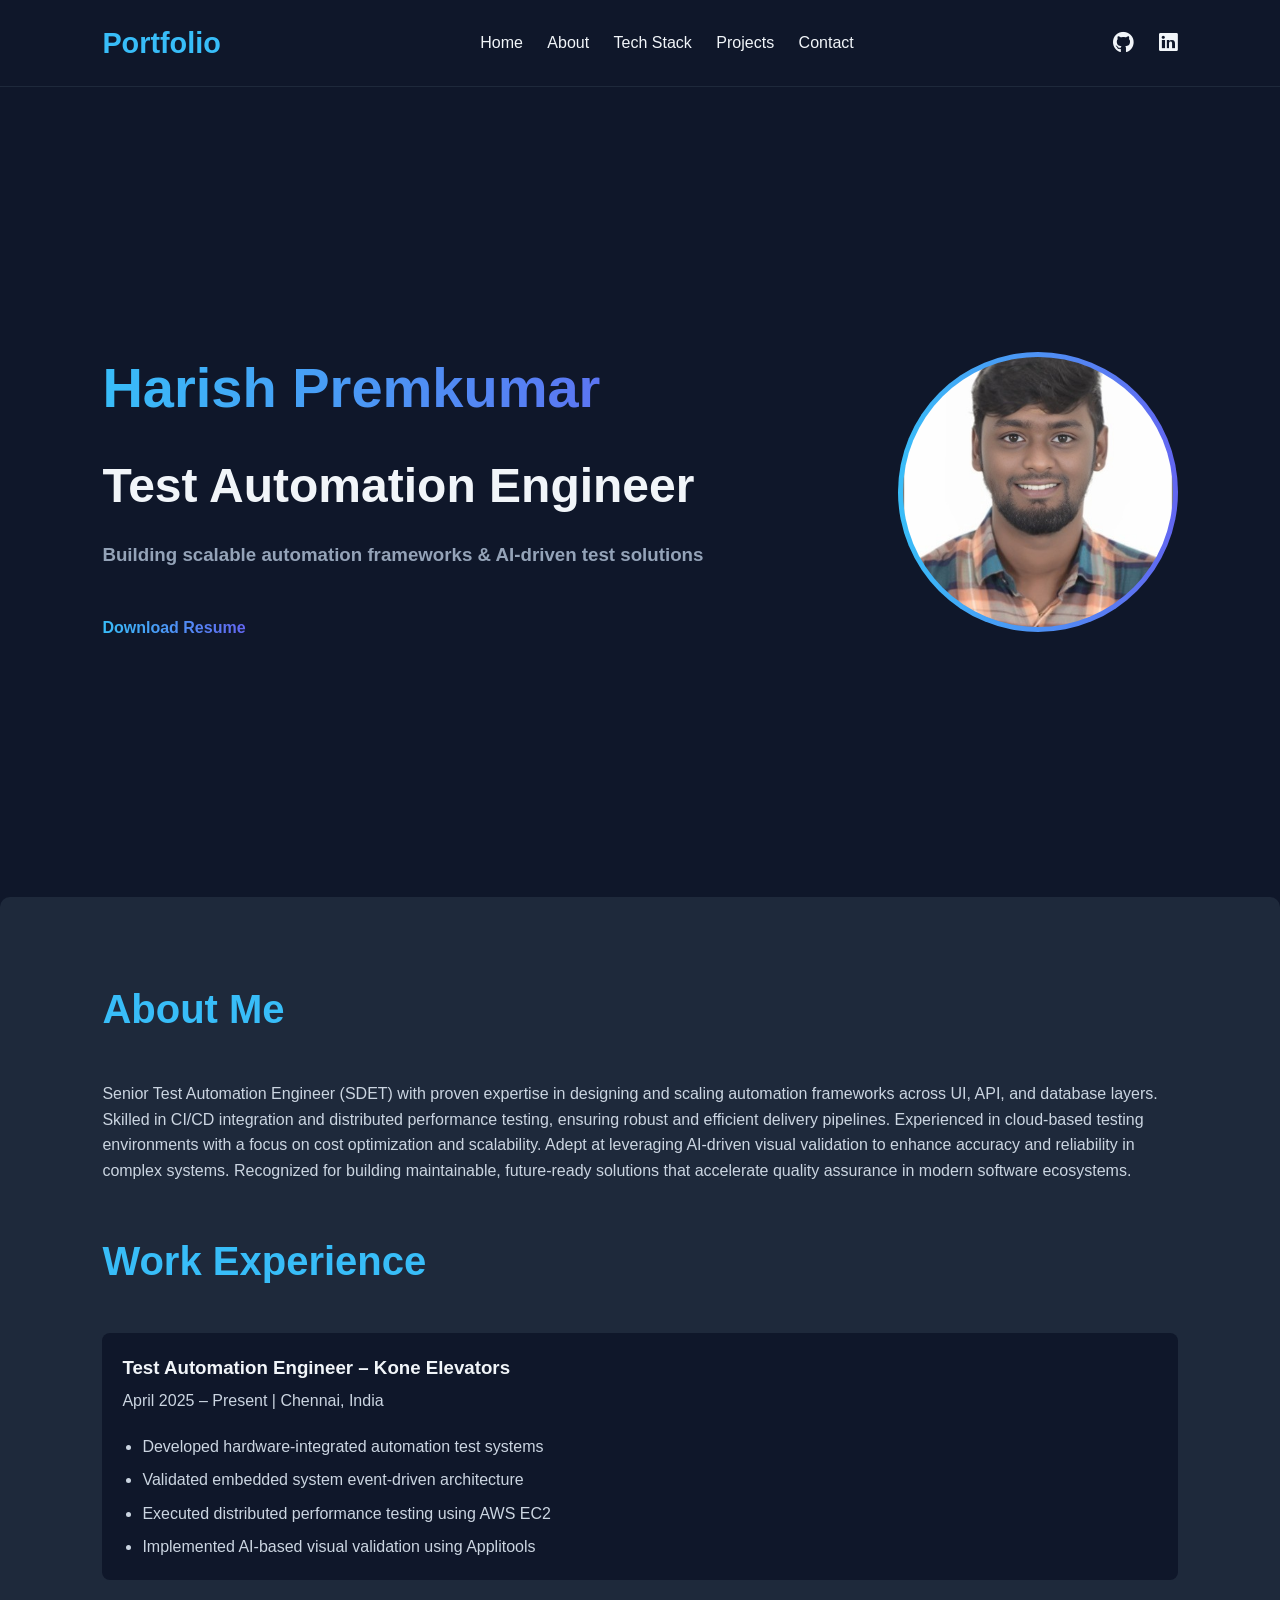
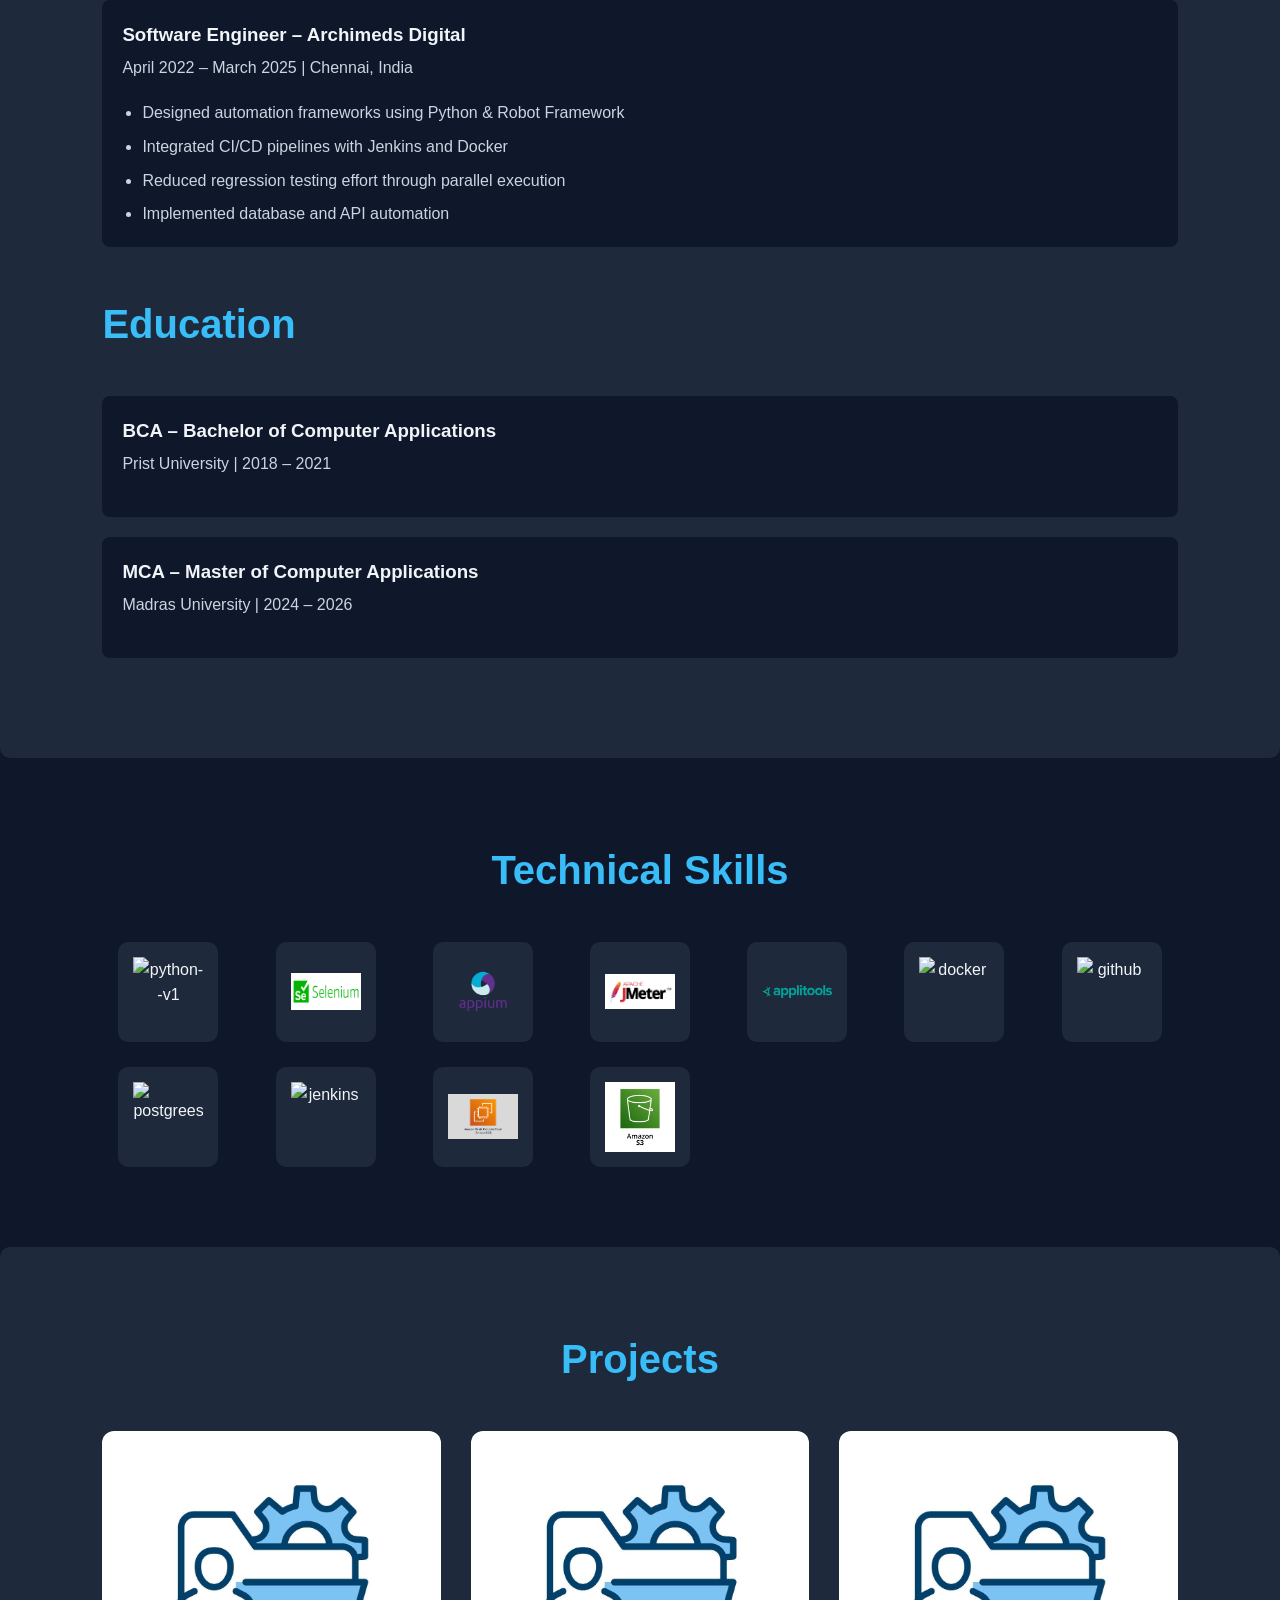
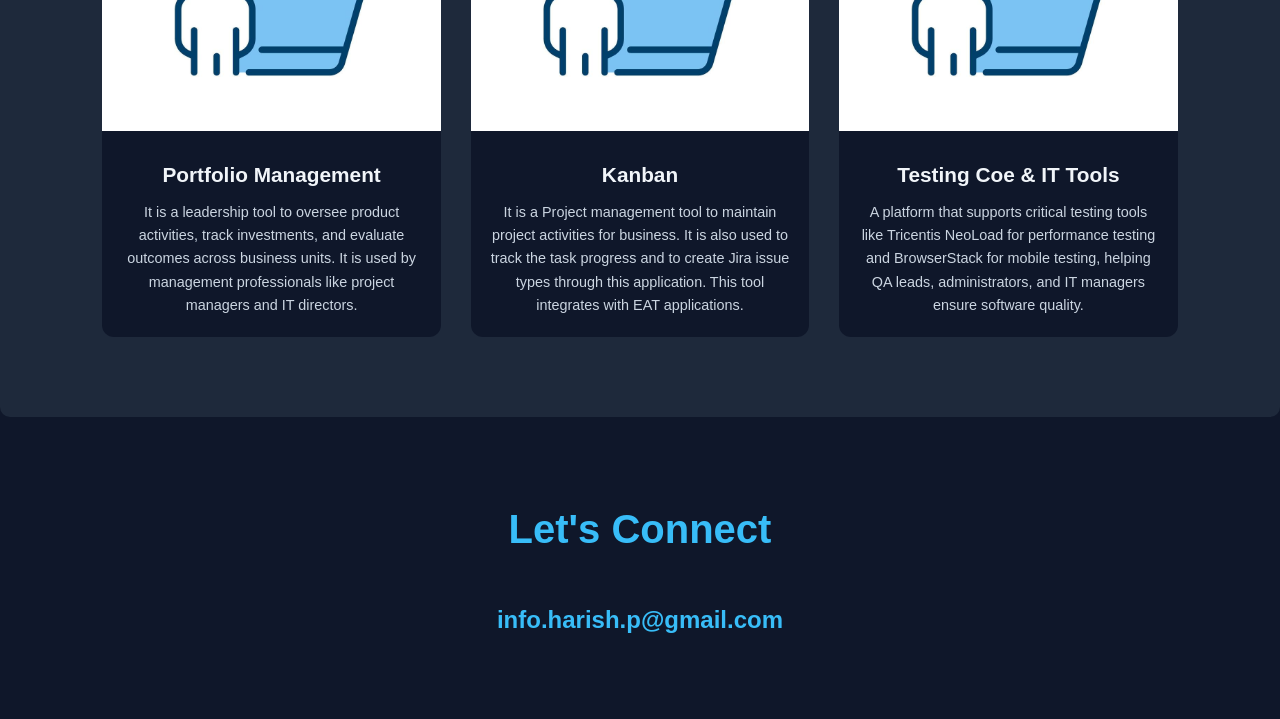
==== index.html @ ca1c8cae "ch" ====
<!DOCTYPE html>
<html lang="en">
<head>
    <meta charset="UTF-8">
    <meta name="viewport" content="width=device-width, initial-scale=1.0">
    <meta name="description" content="Harish Premkumar - Test Automation Engineer specializing in Python, Selenium Webdriver, AWS, CI/CD, and AI-Driven testing.">
    <title>Harish Premkumar | Test Automation Engineer</title>

    <link rel="stylesheet" href="Portfolio.css">
    <link rel="stylesheet" href="https://use.fontawesome.com/releases/v5.6.1/css/all.css">
</head>

<body>

    <!-- HEADER -->
    <header class="header">
        <div class="header__logo">Portfolio</div>

        <nav class="header__nav">
            <a href="#home">Home</a>
            <a href="#about">About</a>
            <a href="#tech-stack">Tech Stack</a>
            <a href="#projects">Projects</a>
            <a href="#contact">Contact</a>
        </nav>

        <div class="header__social">
            <a href="https://github.com/harishpremkumar" target="_blank">
                <i class="fab fa-github fa-lg"></i>
            </a>
            <a href="https://www.linkedin.com/in/harish-p-38a253227/" target="_blank">
                <i class="fab fa-linkedin fa-lg"></i>
            </a>
        </div>
    </header>


    <!-- HERO SECTION -->
    <main class="main" id="home">
        <div class="main__content">
            <h2 class="user_name">Harish Premkumar</h2>
            <h1>Test Automation Engineer</h1>
            <h3>Building scalable automation frameworks & AI-driven test solutions</h3>

            <br>
            <a href="Harish P.docx" class="btn" download>Download Resume</a>
        </div>

        <div class="circle-container">
            <img src="Images/Profile2.jpeg" alt="Harish Profile Image" class="profile-image">
        </div>
    </main>


    <!-- ABOUT SECTION -->
    <section id="about">
        <h1>About Me</h1>

        <p>
            Senior Test Automation Engineer (SDET) with proven expertise in designing and scaling automation frameworks across UI, API, and database layers. 
            Skilled in CI/CD integration and distributed performance testing, ensuring robust and efficient delivery pipelines. 
            Experienced in cloud-based testing environments with a focus on cost optimization and scalability. 
            Adept at leveraging AI-driven visual validation to enhance accuracy and reliability in complex systems. 
            Recognized for building maintainable, future-ready solutions that accelerate quality assurance in modern software ecosystems.
        </p>

        <br>

        <h1>Work Experience</h1>

        <div class="work-experience">
            <ul>
                <li>
                    <h3>Test Automation Engineer – Kone Elevators</h3>
                    <p>April 2025 – Present | Chennai, India</p>
                    <ul>
                        <li>Developed hardware-integrated automation test systems</li>
                        <li>Validated embedded system event-driven architecture</li>
                        <li>Executed distributed performance testing using AWS EC2</li>
                        <li>Implemented AI-based visual validation using Applitools</li>
                    </ul>
                </li>

                <li>
                    <h3>Software Engineer – Archimeds Digital</h3>
                    <p>April 2022 – March 2025 | Chennai, India</p>
                    <ul>
                        <li>Designed automation frameworks using Python & Robot Framework</li>
                        <li>Integrated CI/CD pipelines with Jenkins and Docker</li>
                        <li>Reduced regression testing effort through parallel execution</li>
                        <li>Implemented database and API automation</li>
                    </ul>
                </li>
            </ul>
        </div>


        <br>

        <h1>Education</h1>

        <div class="education">
            <ul>
                <li>
                    <h3>BCA – Bachelor of Computer Applications</h3>
                    <p>Prist University | 2018 – 2021</p>
                </li>

                <li>
                    <h3>MCA – Master of Computer Applications</h3>
                    <p>Madras University | 2024 – 2026</p>
                </li>
            </ul>
        </div>
    </section>


    <!-- TECH STACK -->
    <section id="tech-stack">
        <h1>Technical Skills</h1>

        <div class="tech-grid">
            <img width="96" height="96" src="https://img.icons8.com/color/96/python--v1.png" alt="python--v1"/>
            <img src="Images/selenium_logo.jpg" alt="Selenium">
            <img src="Images/appium_logo.png" alt="Appium">
            <img src="Images/Jmeter.png" alt="JMeter">
            <img src="Images/applitools.svg" alt="Applitools">
            <img width="96" height="96" src="https://img.icons8.com/fluency/96/docker.png" alt="docker"/>
            <img width="96" height="96" src="https://img.icons8.com/fluency/96/github.png" alt="github"/>
            <img width="96" height="96" src="https://img.icons8.com/color/48/postgreesql.png" alt="postgreesql"/>
            <img width="96" height="96" src="https://img.icons8.com/color/96/jenkins.png" alt="jenkins"/>
            <img src="Images/20230417_ec2.png" alt="AWS EC2">
            <img src="Images/Aws_s3_logo.jpeg" alt="AWS S3">
        </div>
    </section>


    <!-- PROJECTS -->
    <section id="projects">
        <h1>Projects</h1>

        <div class="projects-grid">

            <div class="project-card">
                <img src="Images/Projects_Logo.jpg" alt="Automation Framework Project">
                <div class="project-content">
                    <h4>Portfolio Management</h4>
                    <p>
                        It is a leadership tool to oversee product activities, track investments,
                        and evaluate outcomes across business units. It is used by management professionals 
                        like project managers and IT directors.
                    </p>
                </div>
            </div>

            <div class="project-card">
                <img src="Images/Projects_Logo.jpg" alt="Performance Testing Project">
                <div class="project-content">
                    <h4>Kanban</h4>
                    <p>
                        It is a Project management tool to maintain project activities for business. 
                        It is also used to track the task progress and to create Jira issue types through this application. 
                        This tool integrates with EAT applications.
                    </p>
                </div>
            </div>

            <div class="project-card">
                
                <img src="Images/Projects_Logo.jpg" alt="Hardware Testing Project">
                <div class="project-content">
                    <h4>Testing Coe & IT Tools</h4>
                    <p>
                        A platform that supports critical testing tools like Tricentis NeoLoad for performance testing and 
                        BrowserStack for mobile testing, helping QA leads, administrators, and IT managers ensure software quality.
                    </p>
                </div>
            </div>

        </div>
    </section>


    <!-- CONTACT -->
    <section id="contact">
        <h1>Let's Connect</h1>
        <p>info.harish.p@gmail.com</p>
    </section>

</body>
</html>
---- Portfolio.css ----
/* ===== GLOBAL RESET ===== */
* {
  margin: 0;
  padding: 0;
  box-sizing: border-box;
}

html {
  scroll-behavior: smooth;
}

body {
  font-family: 'Segoe UI', sans-serif;
  background-color: #0f172a;
  color: #f1f5f9;
  line-height: 1.6;
}

/* ===== HEADER ===== */
.header {
  display: flex;
  justify-content: space-between;
  align-items: center;
  padding: 20px 8%;
  background: #0f172a;
  position: sticky;
  top: 0;
  z-index: 1000;
  border-bottom: 1px solid #1e293b;
}

.header__logo {
  font-size: 1.8rem;
  font-weight: 700;
  color: #38bdf8;
}

.header__nav a,
.header__social a {
  margin-left: 20px;
  color: #f1f5f9;
  text-decoration: none;
  font-weight: 500;
  transition: 0.3s;
}

.header__nav a:hover,
.header__social a:hover {
  color: #38bdf8;
}

/* ===== HERO SECTION ===== */
.main {
  display: flex;
  justify-content: space-between;
  align-items: center;
  padding: 80px 8%;
  min-height: 90vh;
}

.main__content h1 {
  font-size: 3rem;
  margin: 15px 0;
}

.user_name {
  font-size: 3.5rem;
  font-weight: 700;
  background: linear-gradient(to right, #38bdf8, #6366f1);
  background-clip: text;
  -webkit-background-clip: text;
  -webkit-text-fill-color: transparent;
}

.main h3 {
  color: #94a3b8;
  margin-bottom: 20px;
}

.btn {
  text-decoration: none;
  font-weight: 700;
  background: linear-gradient(to right, #38bdf8, #6366f1);
  background-clip: text;
  -webkit-background-clip: text;
  -webkit-text-fill-color: transparent;
}

.circle-container {
  width: 280px;
  height: 280px;
  border-radius: 50%;
  padding: 5px;
  background: linear-gradient(to right, #38bdf8, #6366f1);
}

.profile-image {
  width: 100%;
  height: 100%;
  border-radius: 50%;
  object-fit: cover;
}

/* ===== SECTION COMMON ===== */
section {
  padding: 80px 8%;
}

section h1 {
  font-size: 2.5rem;
  margin-bottom: 40px;
  color: #38bdf8;
}

/* ===== ABOUT ===== */
#about {
  background: #1e293b;
  border-radius: 10px;
}

#about p {
  margin-bottom: 20px;
  color: #cbd5e1;
}

.work-experience > ul > li,
.education > ul > li {
  list-style: none;
  margin-bottom: 20px;
  padding: 20px;
  background: #0f172a;
  border-radius: 8px;
  transition: 0.3s;
}

.work-experience > ul > li:hover,
.education > ul > li:hover {
  transform: translateY(-5px);
}

.work-experience > ul > li > ul {
  margin-top: 10px;
  padding-left: 20px;
}

.work-experience > ul > li > ul > li {
  list-style: disc;
  margin-bottom: 8px;
  padding: 0;
  background: none;
  border-radius: 0;
  transition: none;
  color: #cbd5e1;
}

.work-experience > ul > li > ul > li:last-child {
  margin-bottom: 0;
}

.work-experience h3,
.education h3 {
  margin-bottom: 5px;
  color: #f1f5f9;
}

/* ===== TECH STACK ===== */
#tech-stack {
  text-align: center;
}

.tech-grid {
  display: grid;
  grid-template-columns: repeat(auto-fit, minmax(120px, 1fr));
  gap: 25px;
  margin-top: 40px;
}

.tech-grid img {
  width: 100px;
  height: 100px;
  object-fit: contain;
  margin: auto;
  padding: 15px;
  background: #1e293b;
  border-radius: 10px;
  transition: 0.3s;
}

.tech-grid img:hover {
  transform: scale(1.1);
}

/* ===== PROJECTS ===== */
#projects {
  text-align: center;
  background: #1e293b;
  border-radius: 10px;
}

.projects-grid {
  display: grid;
  grid-template-columns: repeat(auto-fit, minmax(280px, 1fr));
  gap: 30px;
  margin-top: 40px;
}

.project-card {
  background: #0f172a;
  border-radius: 12px;
  overflow: hidden;
  transition: 0.3s;
}

.project-card:hover {
  transform: translateY(-8px);
}

.project-card img {
  width: 100%;
  height: 300px;
  object-fit: cover;
}

.project-content {
  padding: 20px;
}

.project-content h4 {
  margin-bottom: 10px;
  font-size: 1.3rem;
}

.project-content p {
  font-size: 0.9rem;
  color: #cbd5e1;
}

/* ===== CONTACT ===== */
#contact {
  text-align: center;
}

#contact p {
  font-size: 1.5rem;
  margin-top: 15px;
  font-weight: 600;
  color: #38bdf8;
  transition: 0.3s;
}

#contact p:hover {
  opacity: 0.7;
}

/* ===== RESPONSIVE ===== */
@media (max-width: 768px) {
  .main {
    flex-direction: column;
    text-align: center;
  }

  .circle-container {
    margin-top: 30px;
  }

  .user_name {
    font-size: 2.5rem;
  }
}
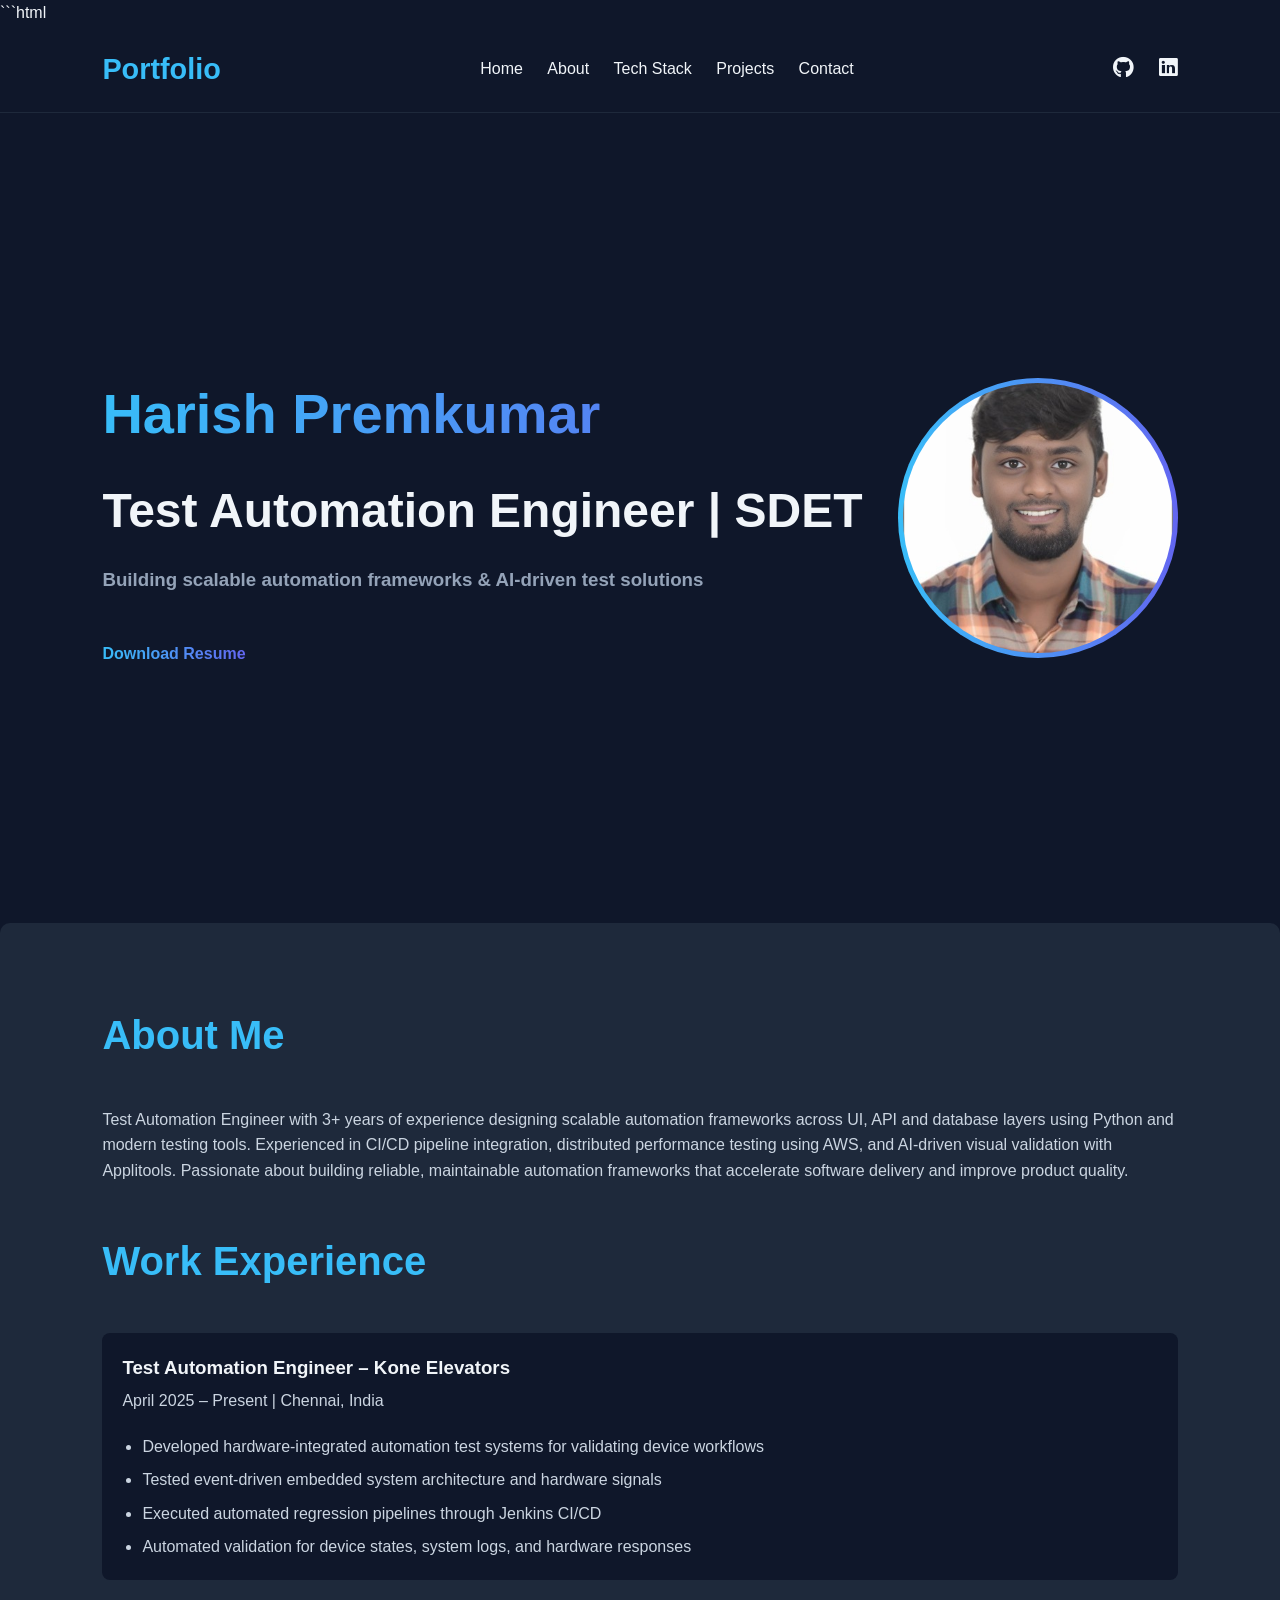
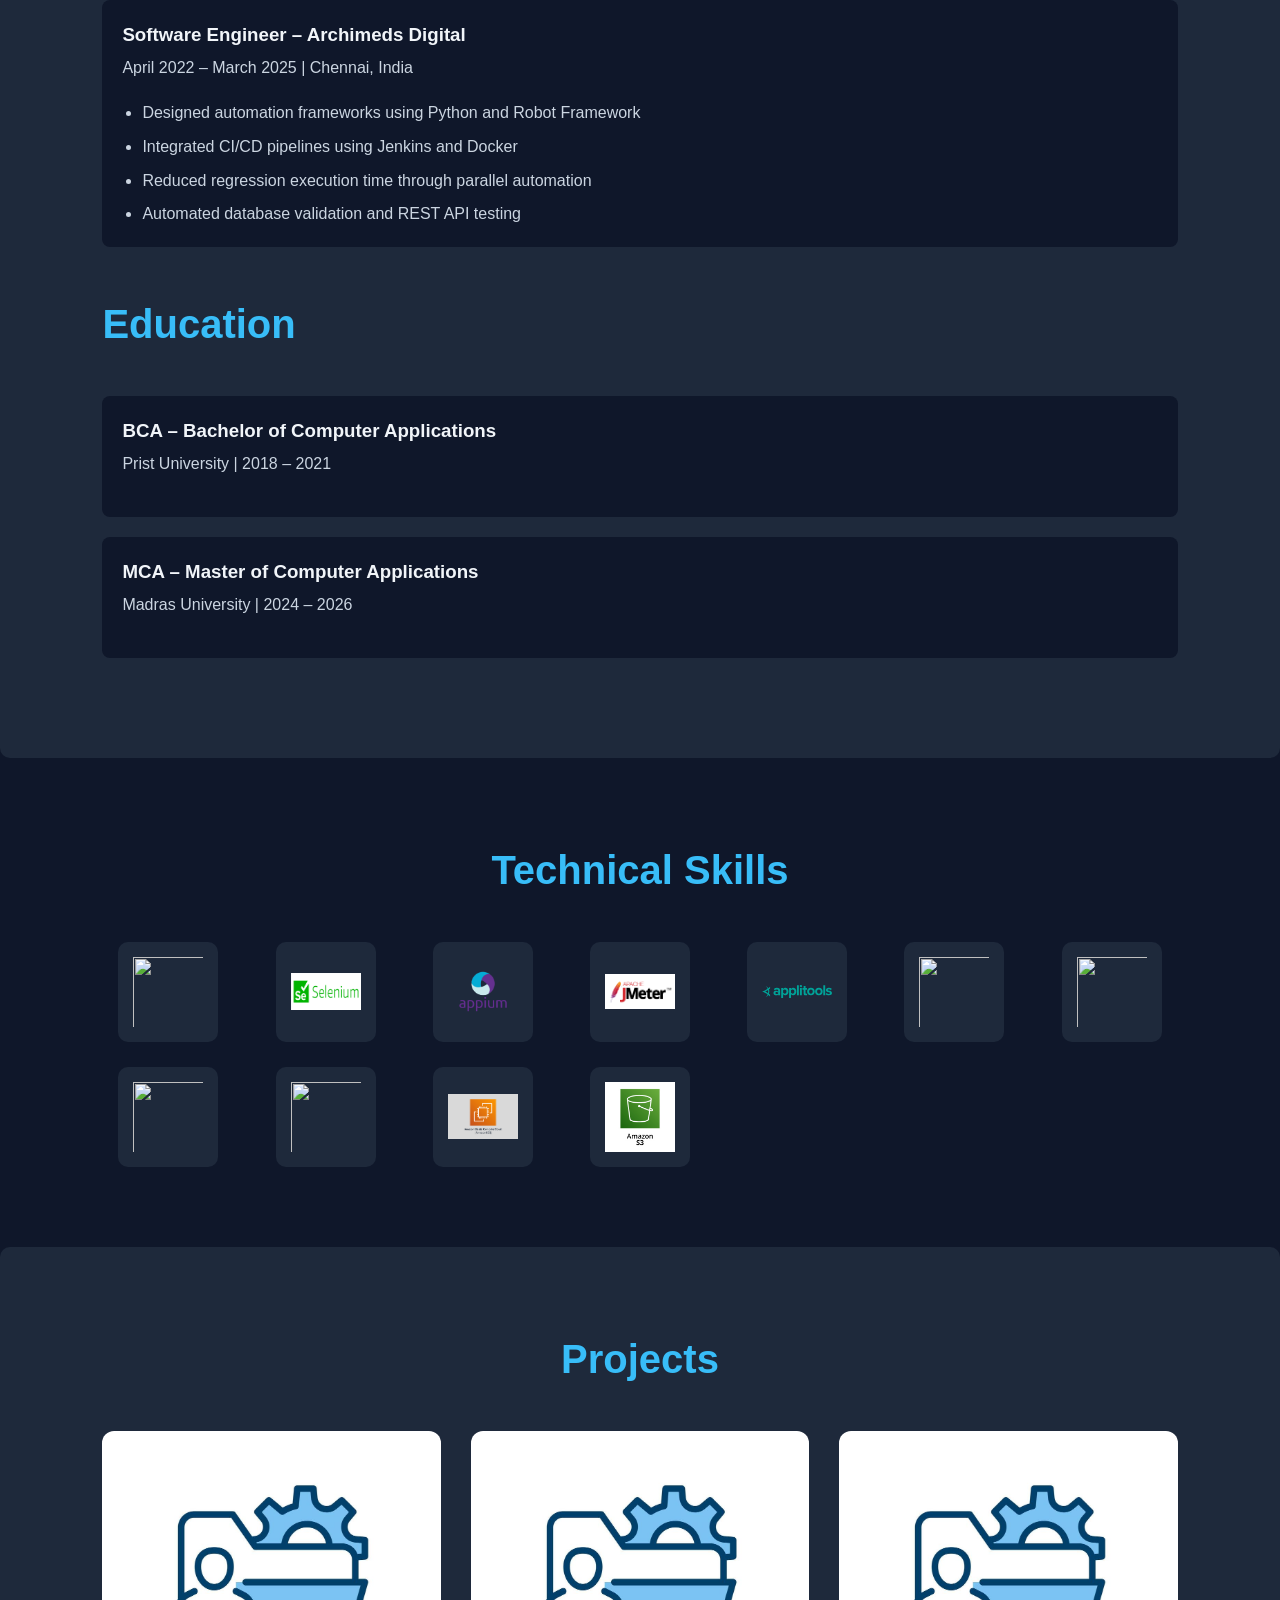
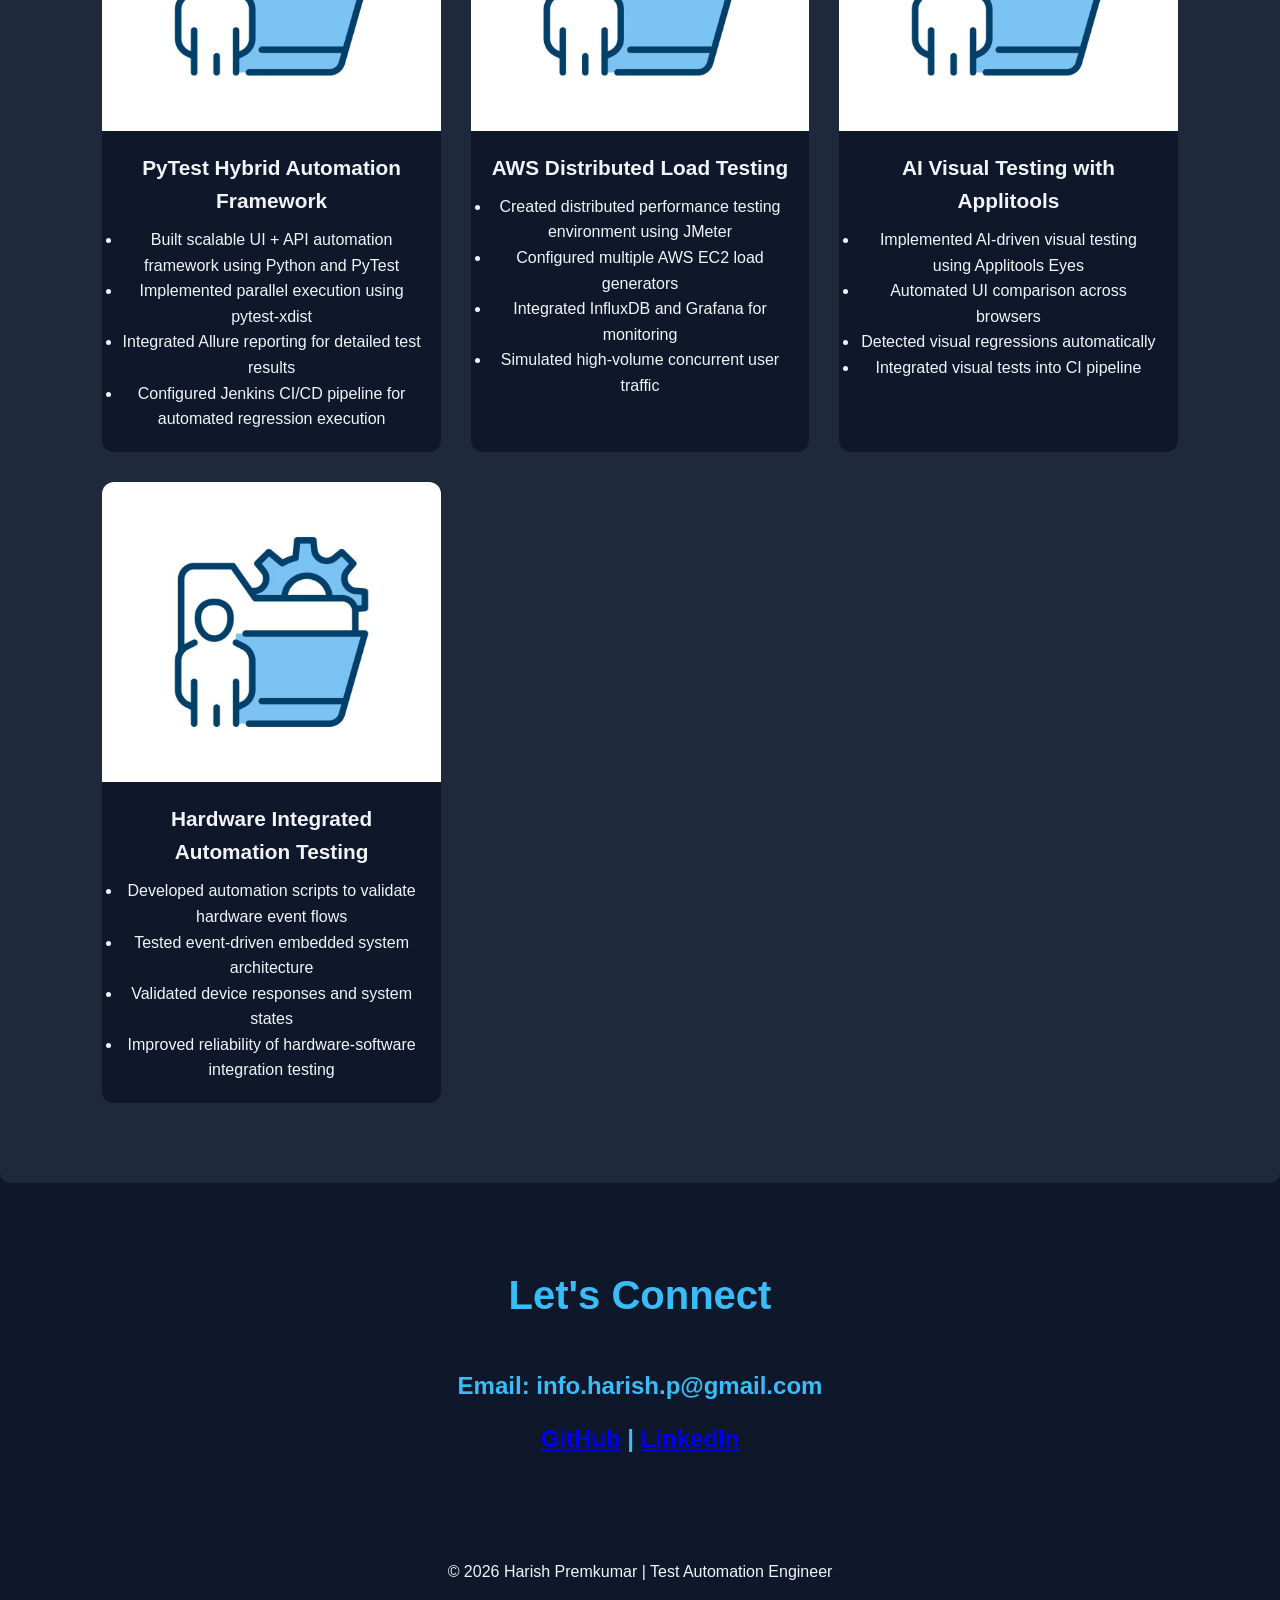
==== commit 6c8d3e8d: "ch" ====
--- a/index.html
+++ b/index.html
@@ -1,191 +1,361 @@
+```html
 <!DOCTYPE html>
 <html lang="en">
+
 <head>
-    <meta charset="UTF-8">
-    <meta name="viewport" content="width=device-width, initial-scale=1.0">
-    <meta name="description" content="Harish Premkumar - Test Automation Engineer specializing in Python, Selenium Webdriver, AWS, CI/CD, and AI-Driven testing.">
-    <title>Harish Premkumar | Test Automation Engineer</title>
-
-    <link rel="stylesheet" href="Portfolio.css">
-    <link rel="stylesheet" href="https://use.fontawesome.com/releases/v5.6.1/css/all.css">
+<meta charset="UTF-8">
+<meta name="viewport" content="width=device-width, initial-scale=1.0">
+
+<meta name="description" content="Harish Premkumar - Test Automation Engineer specializing in Python, Selenium, AWS, CI/CD and AI-driven testing.">
+
+<title>Harish Premkumar | Test Automation Engineer | SDET</title>
+
+<link rel="stylesheet" href="Portfolio.css">
+<link rel="stylesheet" href="https://use.fontawesome.com/releases/v5.6.1/css/all.css">
+
 </head>
 
 <body>
 
-    <!-- HEADER -->
-    <header class="header">
-        <div class="header__logo">Portfolio</div>
-
-        <nav class="header__nav">
-            <a href="#home">Home</a>
-            <a href="#about">About</a>
-            <a href="#tech-stack">Tech Stack</a>
-            <a href="#projects">Projects</a>
-            <a href="#contact">Contact</a>
-        </nav>
-
-        <div class="header__social">
-            <a href="https://github.com/harishpremkumar" target="_blank">
-                <i class="fab fa-github fa-lg"></i>
-            </a>
-            <a href="https://www.linkedin.com/in/harish-p-38a253227/" target="_blank">
-                <i class="fab fa-linkedin fa-lg"></i>
-            </a>
-        </div>
-    </header>
-
-
-    <!-- HERO SECTION -->
-    <main class="main" id="home">
-        <div class="main__content">
-            <h2 class="user_name">Harish Premkumar</h2>
-            <h1>Test Automation Engineer</h1>
-            <h3>Building scalable automation frameworks & AI-driven test solutions</h3>
-
-            <br>
-            <a href="Harish P.docx" class="btn" download>Download Resume</a>
-        </div>
-
-        <div class="circle-container">
-            <img src="Images/Profile2.jpeg" alt="Harish Profile Image" class="profile-image">
-        </div>
-    </main>
-
-
-    <!-- ABOUT SECTION -->
-    <section id="about">
-        <h1>About Me</h1>
-
-        <p>
-            Senior Test Automation Engineer (SDET) with proven expertise in designing and scaling automation frameworks across UI, API, and database layers. 
-            Skilled in CI/CD integration and distributed performance testing, ensuring robust and efficient delivery pipelines. 
-            Experienced in cloud-based testing environments with a focus on cost optimization and scalability. 
-            Adept at leveraging AI-driven visual validation to enhance accuracy and reliability in complex systems. 
-            Recognized for building maintainable, future-ready solutions that accelerate quality assurance in modern software ecosystems.
-        </p>
-
-        <br>
-
-        <h1>Work Experience</h1>
-
-        <div class="work-experience">
-            <ul>
-                <li>
-                    <h3>Test Automation Engineer – Kone Elevators</h3>
-                    <p>April 2025 – Present | Chennai, India</p>
-                    <ul>
-                        <li>Developed hardware-integrated automation test systems</li>
-                        <li>Validated embedded system event-driven architecture</li>
-                        <li>Executed distributed performance testing using AWS EC2</li>
-                        <li>Implemented AI-based visual validation using Applitools</li>
-                    </ul>
-                </li>
-
-                <li>
-                    <h3>Software Engineer – Archimeds Digital</h3>
-                    <p>April 2022 – March 2025 | Chennai, India</p>
-                    <ul>
-                        <li>Designed automation frameworks using Python & Robot Framework</li>
-                        <li>Integrated CI/CD pipelines with Jenkins and Docker</li>
-                        <li>Reduced regression testing effort through parallel execution</li>
-                        <li>Implemented database and API automation</li>
-                    </ul>
-                </li>
-            </ul>
-        </div>
-
-
-        <br>
-
-        <h1>Education</h1>
-
-        <div class="education">
-            <ul>
-                <li>
-                    <h3>BCA – Bachelor of Computer Applications</h3>
-                    <p>Prist University | 2018 – 2021</p>
-                </li>
-
-                <li>
-                    <h3>MCA – Master of Computer Applications</h3>
-                    <p>Madras University | 2024 – 2026</p>
-                </li>
-            </ul>
-        </div>
-    </section>
-
-
-    <!-- TECH STACK -->
-    <section id="tech-stack">
-        <h1>Technical Skills</h1>
-
-        <div class="tech-grid">
-            <img width="96" height="96" src="https://img.icons8.com/color/96/python--v1.png" alt="python--v1"/>
-            <img src="Images/selenium_logo.jpg" alt="Selenium">
-            <img src="Images/appium_logo.png" alt="Appium">
-            <img src="Images/Jmeter.png" alt="JMeter">
-            <img src="Images/applitools.svg" alt="Applitools">
-            <img width="96" height="96" src="https://img.icons8.com/fluency/96/docker.png" alt="docker"/>
-            <img width="96" height="96" src="https://img.icons8.com/fluency/96/github.png" alt="github"/>
-            <img width="96" height="96" src="https://img.icons8.com/color/48/postgreesql.png" alt="postgreesql"/>
-            <img width="96" height="96" src="https://img.icons8.com/color/96/jenkins.png" alt="jenkins"/>
-            <img src="Images/20230417_ec2.png" alt="AWS EC2">
-            <img src="Images/Aws_s3_logo.jpeg" alt="AWS S3">
-        </div>
-    </section>
-
-
-    <!-- PROJECTS -->
-    <section id="projects">
-        <h1>Projects</h1>
-
-        <div class="projects-grid">
-
-            <div class="project-card">
-                <img src="Images/Projects_Logo.jpg" alt="Automation Framework Project">
-                <div class="project-content">
-                    <h4>Portfolio Management</h4>
-                    <p>
-                        It is a leadership tool to oversee product activities, track investments,
-                        and evaluate outcomes across business units. It is used by management professionals 
-                        like project managers and IT directors.
-                    </p>
-                </div>
-            </div>
-
-            <div class="project-card">
-                <img src="Images/Projects_Logo.jpg" alt="Performance Testing Project">
-                <div class="project-content">
-                    <h4>Kanban</h4>
-                    <p>
-                        It is a Project management tool to maintain project activities for business. 
-                        It is also used to track the task progress and to create Jira issue types through this application. 
-                        This tool integrates with EAT applications.
-                    </p>
-                </div>
-            </div>
-
-            <div class="project-card">
-                
-                <img src="Images/Projects_Logo.jpg" alt="Hardware Testing Project">
-                <div class="project-content">
-                    <h4>Testing Coe & IT Tools</h4>
-                    <p>
-                        A platform that supports critical testing tools like Tricentis NeoLoad for performance testing and 
-                        BrowserStack for mobile testing, helping QA leads, administrators, and IT managers ensure software quality.
-                    </p>
-                </div>
-            </div>
-
-        </div>
-    </section>
-
-
-    <!-- CONTACT -->
-    <section id="contact">
-        <h1>Let's Connect</h1>
-        <p>info.harish.p@gmail.com</p>
-    </section>
+<!-- HEADER -->
+
+<header class="header">
+
+<div class="header__logo">Portfolio</div>
+
+<nav class="header__nav">
+<a href="#home">Home</a>
+<a href="#about">About</a>
+<a href="#tech-stack">Tech Stack</a>
+<a href="#projects">Projects</a>
+<a href="#contact">Contact</a>
+</nav>
+
+<div class="header__social">
+
+<a href="https://github.com/harishpremkumar" target="_blank">
+<i class="fab fa-github fa-lg"></i>
+</a>
+
+<a href="https://www.linkedin.com/in/harish-p-38a253227/" target="_blank">
+<i class="fab fa-linkedin fa-lg"></i>
+</a>
+
+</div>
+
+</header>
+
+
+<!-- HERO SECTION -->
+
+<main class="main" id="home">
+
+<div class="main__content">
+
+<h2 class="user_name">Harish Premkumar</h2>
+
+<h1>Test Automation Engineer | SDET</h1>
+
+<h3>Building scalable automation frameworks & AI-driven test solutions</h3>
+
+<br>
+
+<a href="HarishP_Resume.pdf" class="btn" download>Download Resume</a>
+
+</div>
+
+<div class="circle-container">
+<img src="Images/Profile2.jpeg" alt="Harish Profile Image" class="profile-image">
+</div>
+
+</main>
+
+
+<!-- ABOUT -->
+
+<section id="about">
+
+<h1>About Me</h1>
+
+<p>
+
+Test Automation Engineer with 3+ years of experience designing scalable automation
+frameworks across UI, API and database layers using Python and modern testing tools.
+
+Experienced in CI/CD pipeline integration, distributed performance testing using AWS,
+and AI-driven visual validation with Applitools. Passionate about building reliable,
+maintainable automation frameworks that accelerate software delivery and improve
+product quality.
+
+</p>
+
+
+<br>
+
+
+<h1>Work Experience</h1>
+
+<div class="work-experience">
+
+<ul>
+
+<li>
+
+<h3>Test Automation Engineer – Kone Elevators</h3>
+
+<p>April 2025 – Present | Chennai, India</p>
+
+<ul>
+
+<li>Developed hardware-integrated automation test systems for validating device workflows</li>
+
+<li>Tested event-driven embedded system architecture and hardware signals</li>
+
+<li>Executed automated regression pipelines through Jenkins CI/CD</li>
+
+<li>Automated validation for device states, system logs, and hardware responses</li>
+
+</ul>
+
+</li>
+
+
+<li>
+
+<h3>Software Engineer – Archimeds Digital</h3>
+
+<p>April 2022 – March 2025 | Chennai, India</p>
+
+<ul>
+
+<li>Designed automation frameworks using Python and Robot Framework</li>
+
+<li>Integrated CI/CD pipelines using Jenkins and Docker</li>
+
+<li>Reduced regression execution time through parallel automation</li>
+
+<li>Automated database validation and REST API testing</li>
+
+</ul>
+
+</li>
+
+</ul>
+
+</div>
+
+
+<br>
+
+
+<h1>Education</h1>
+
+<div class="education">
+
+<ul>
+
+<li>
+<h3>BCA – Bachelor of Computer Applications</h3>
+<p>Prist University | 2018 – 2021</p>
+</li>
+
+<li>
+<h3>MCA – Master of Computer Applications</h3>
+<p>Madras University | 2024 – 2026</p>
+</li>
+
+</ul>
+
+</div>
+
+</section>
+
+
+<!-- TECH STACK -->
+
+<section id="tech-stack">
+
+<h1>Technical Skills</h1>
+
+<div class="tech-grid">
+
+<img width="96" src="https://img.icons8.com/color/96/python--v1.png">
+
+<img src="Images/selenium_logo.jpg">
+
+<img src="Images/appium_logo.png">
+
+<img src="Images/Jmeter.png">
+
+<img src="Images/applitools.svg">
+
+<img width="96" src="https://img.icons8.com/fluency/96/docker.png">
+
+<img width="96" src="https://img.icons8.com/fluency/96/github.png">
+
+<img width="96" src="https://img.icons8.com/color/48/postgreesql.png">
+
+<img width="96" src="https://img.icons8.com/color/96/jenkins.png">
+
+<img src="Images/20230417_ec2.png">
+
+<img src="Images/Aws_s3_logo.jpeg">
+
+</div>
+
+</section>
+
+
+<!-- PROJECTS -->
+
+<section id="projects">
+
+<h1>Projects</h1>
+
+<div class="projects-grid">
+
+
+<!-- PYTEST FRAMEWORK -->
+
+<div class="project-card">
+
+<img src="Images/Projects_Logo.jpg">
+
+<div class="project-content">
+
+<h4>PyTest Hybrid Automation Framework</h4>
+
+<ul>
+
+<li>Built scalable UI + API automation framework using Python and PyTest</li>
+
+<li>Implemented parallel execution using pytest-xdist</li>
+
+<li>Integrated Allure reporting for detailed test results</li>
+
+<li>Configured Jenkins CI/CD pipeline for automated regression execution</li>
+
+</ul>
+
+</div>
+
+</div>
+
+
+<!-- AWS LOAD TEST -->
+
+<div class="project-card">
+
+<img src="Images/Projects_Logo.jpg">
+
+<div class="project-content">
+
+<h4>AWS Distributed Load Testing</h4>
+
+<ul>
+
+<li>Created distributed performance testing environment using JMeter</li>
+
+<li>Configured multiple AWS EC2 load generators</li>
+
+<li>Integrated InfluxDB and Grafana for monitoring</li>
+
+<li>Simulated high-volume concurrent user traffic</li>
+
+</ul>
+
+</div>
+
+</div>
+
+
+<!-- AI TESTING -->
+
+<div class="project-card">
+
+<img src="Images/Projects_Logo.jpg">
+
+<div class="project-content">
+
+<h4>AI Visual Testing with Applitools</h4>
+
+<ul>
+
+<li>Implemented AI-driven visual testing using Applitools Eyes</li>
+
+<li>Automated UI comparison across browsers</li>
+
+<li>Detected visual regressions automatically</li>
+
+<li>Integrated visual tests into CI pipeline</li>
+
+</ul>
+
+</div>
+
+</div>
+
+
+<!-- HARDWARE TESTING -->
+
+<div class="project-card">
+
+<img src="Images/Projects_Logo.jpg">
+
+<div class="project-content">
+
+<h4>Hardware Integrated Automation Testing</h4>
+
+<ul>
+
+<li>Developed automation scripts to validate hardware event flows</li>
+
+<li>Tested event-driven embedded system architecture</li>
+
+<li>Validated device responses and system states</li>
+
+<li>Improved reliability of hardware-software integration testing</li>
+
+</ul>
+
+</div>
+
+</div>
+
+</div>
+
+</section>
+
+
+<!-- CONTACT -->
+
+<section id="contact">
+
+<h1>Let's Connect</h1>
+
+<p>Email: info.harish.p@gmail.com</p>
+
+<p>
+
+<a href="https://github.com/harishpremkumar" target="_blank">GitHub</a> |
+
+<a href="https://www.linkedin.com/in/harish-p-38a253227/" target="_blank">LinkedIn</a>
+
+</p>
+
+</section>
+
+
+<!-- FOOTER -->
+
+<footer style="text-align:center; padding:20px;">
+
+<p>© 2026 Harish Premkumar | Test Automation Engineer</p>
+
+</footer>
+
 
 </body>
-</html>+
+</html>
+```
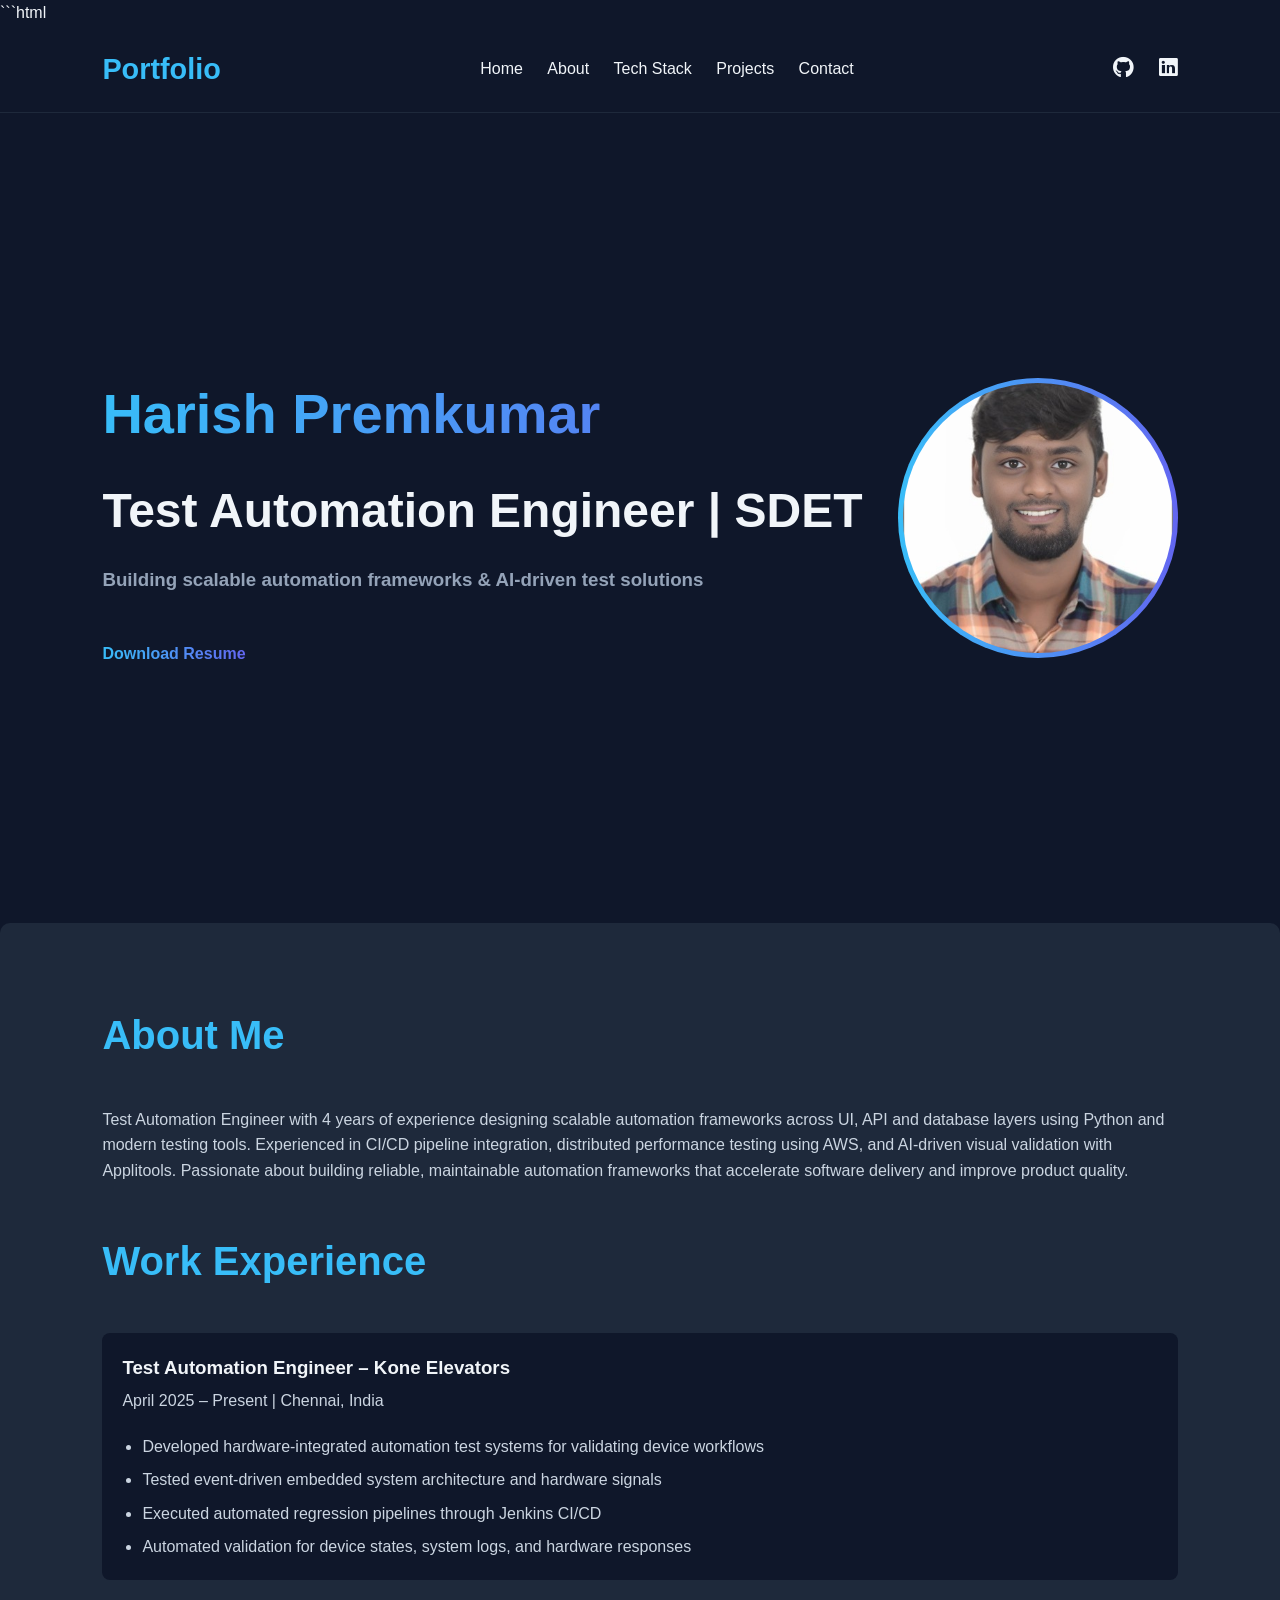
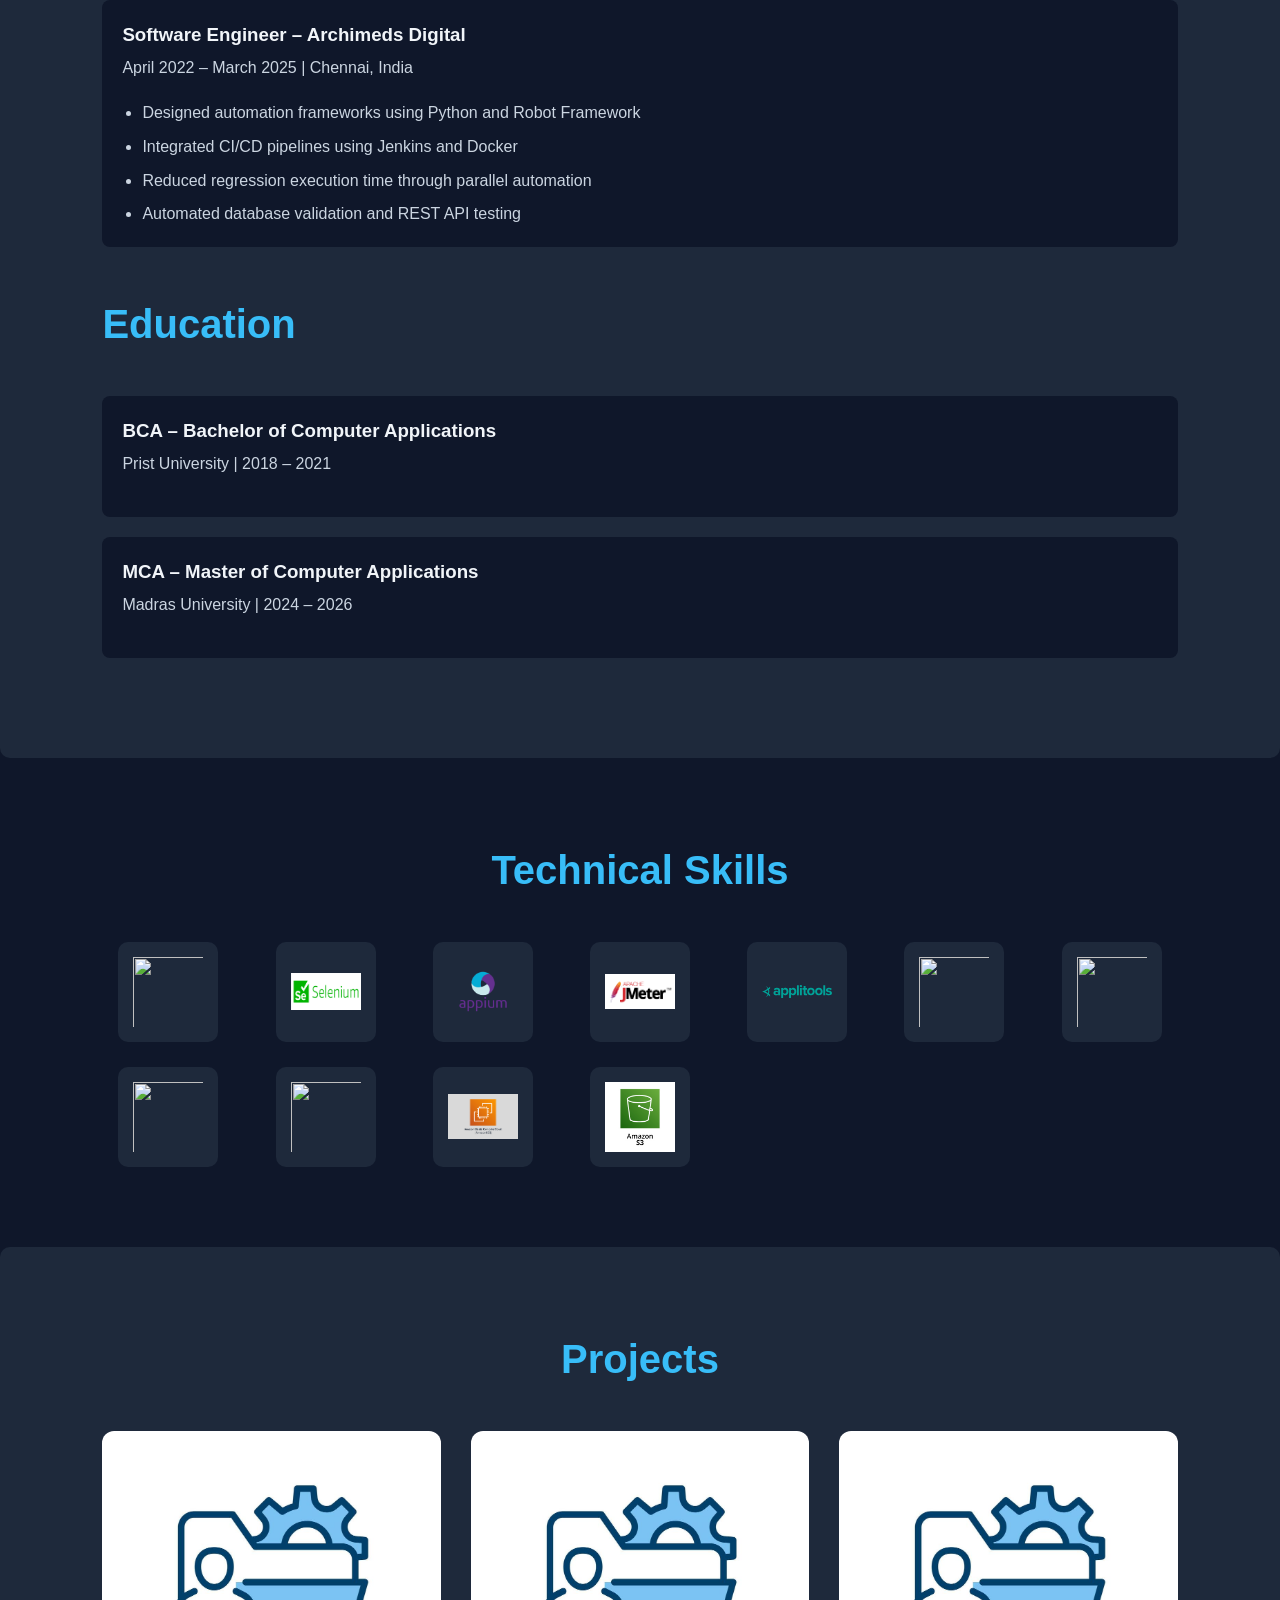
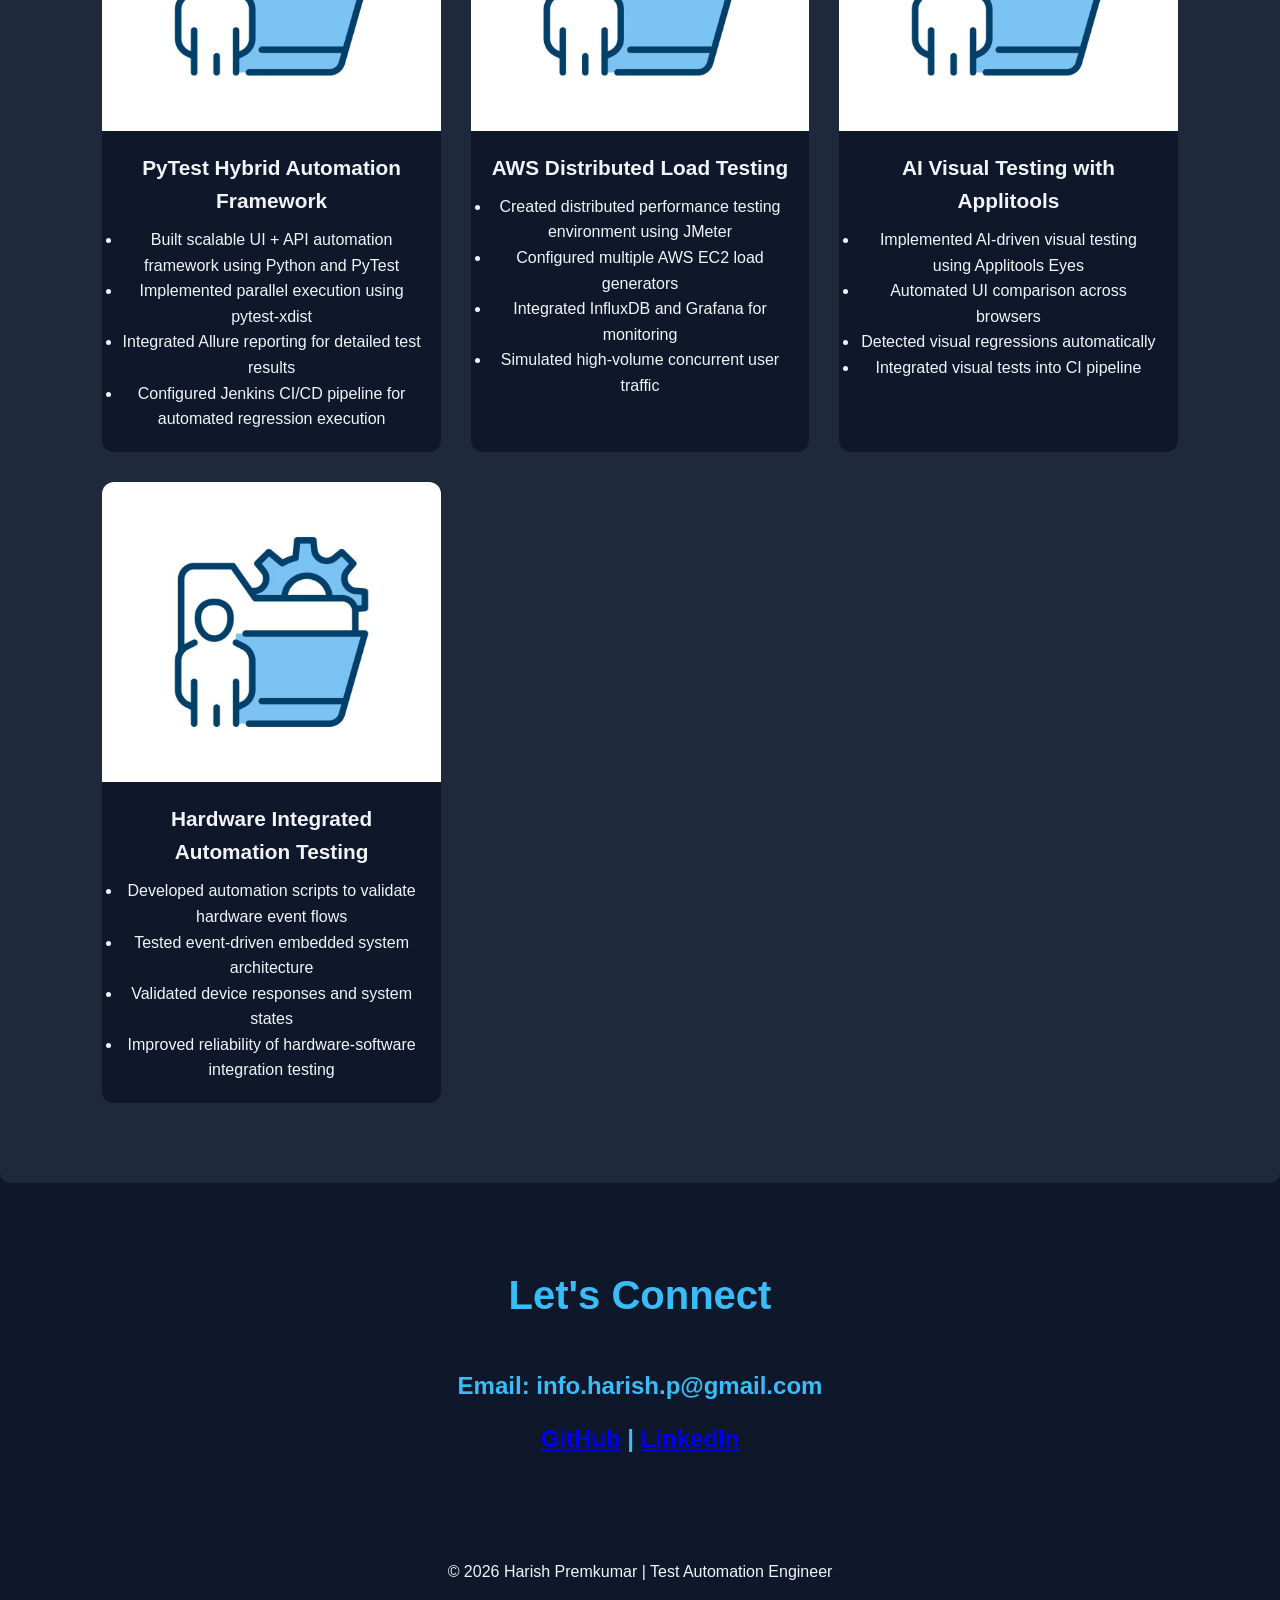
==== commit 18bee6f6: "Update index.html" ====
--- a/index.html
+++ b/index.html
@@ -79,7 +79,7 @@
 
 <p>
 
-Test Automation Engineer with 3+ years of experience designing scalable automation
+Test Automation Engineer with 4 years of experience designing scalable automation
 frameworks across UI, API and database layers using Python and modern testing tools.
 
 Experienced in CI/CD pipeline integration, distributed performance testing using AWS,
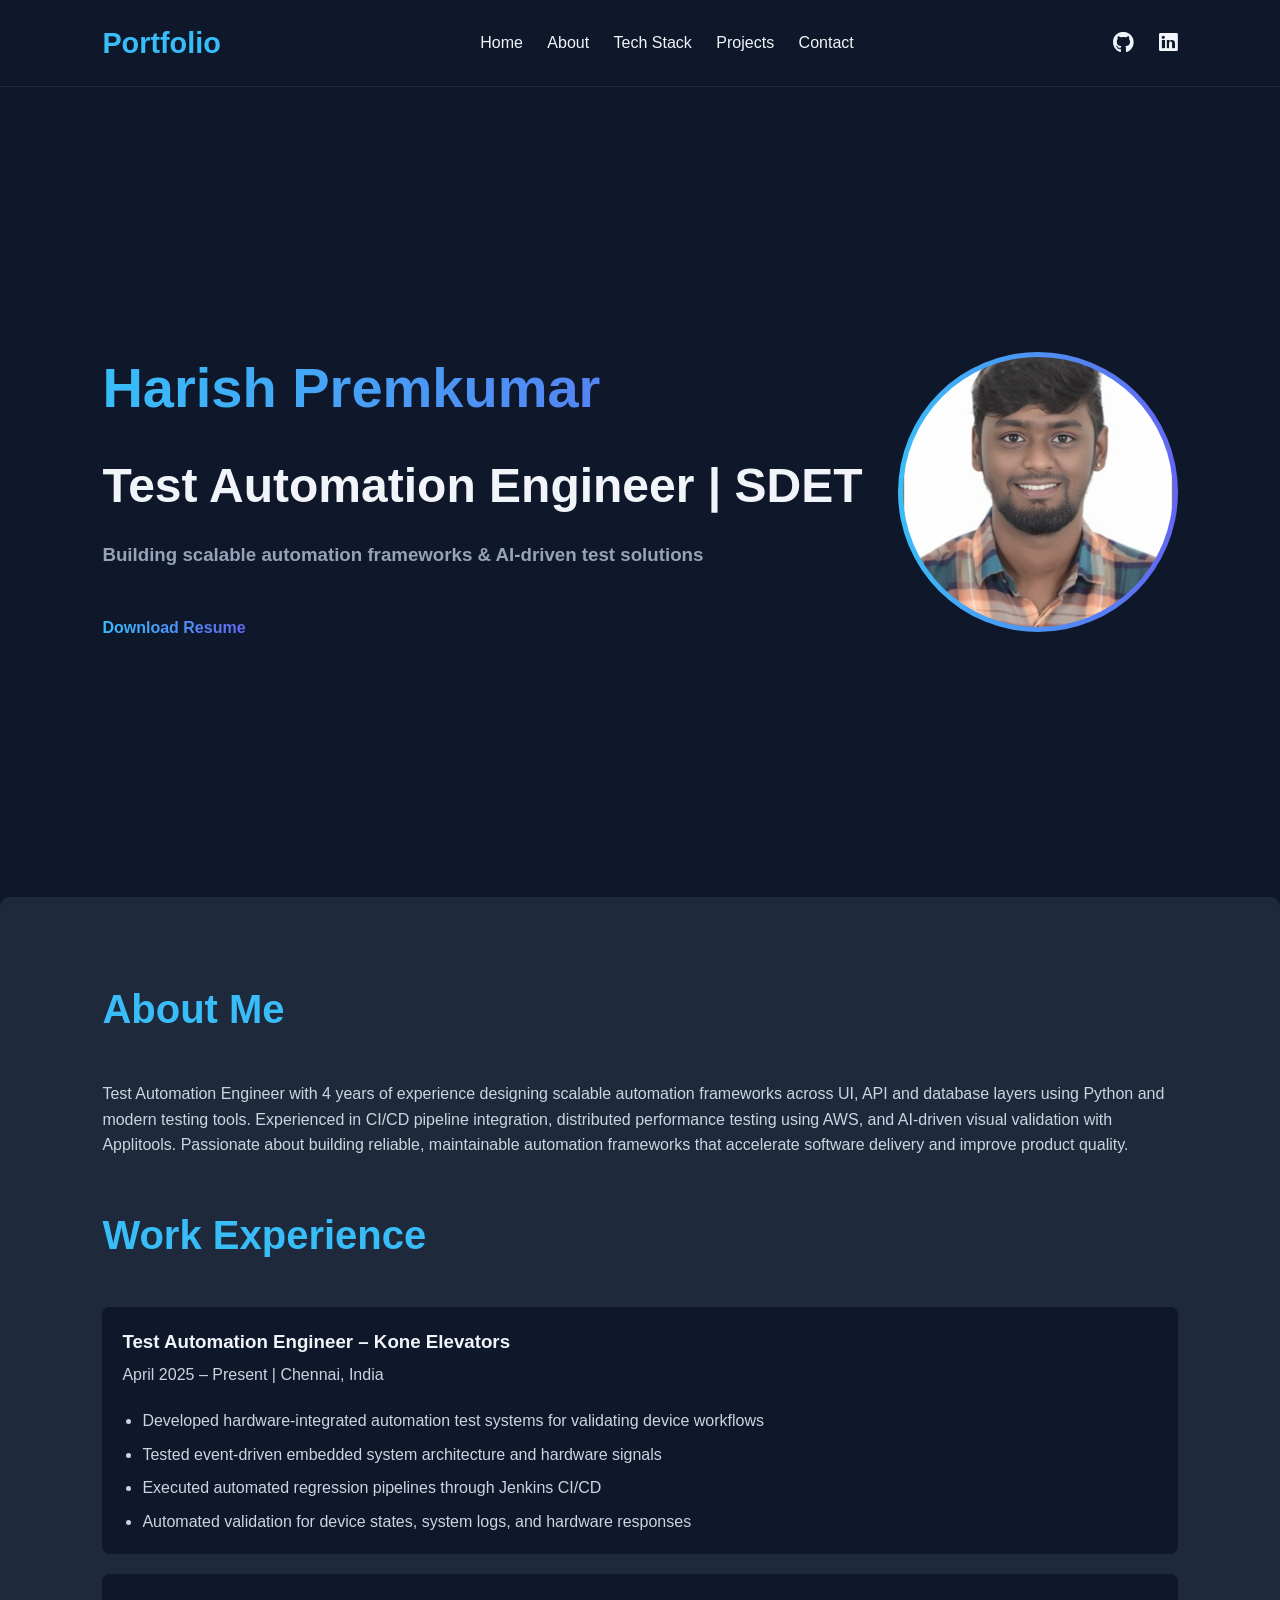
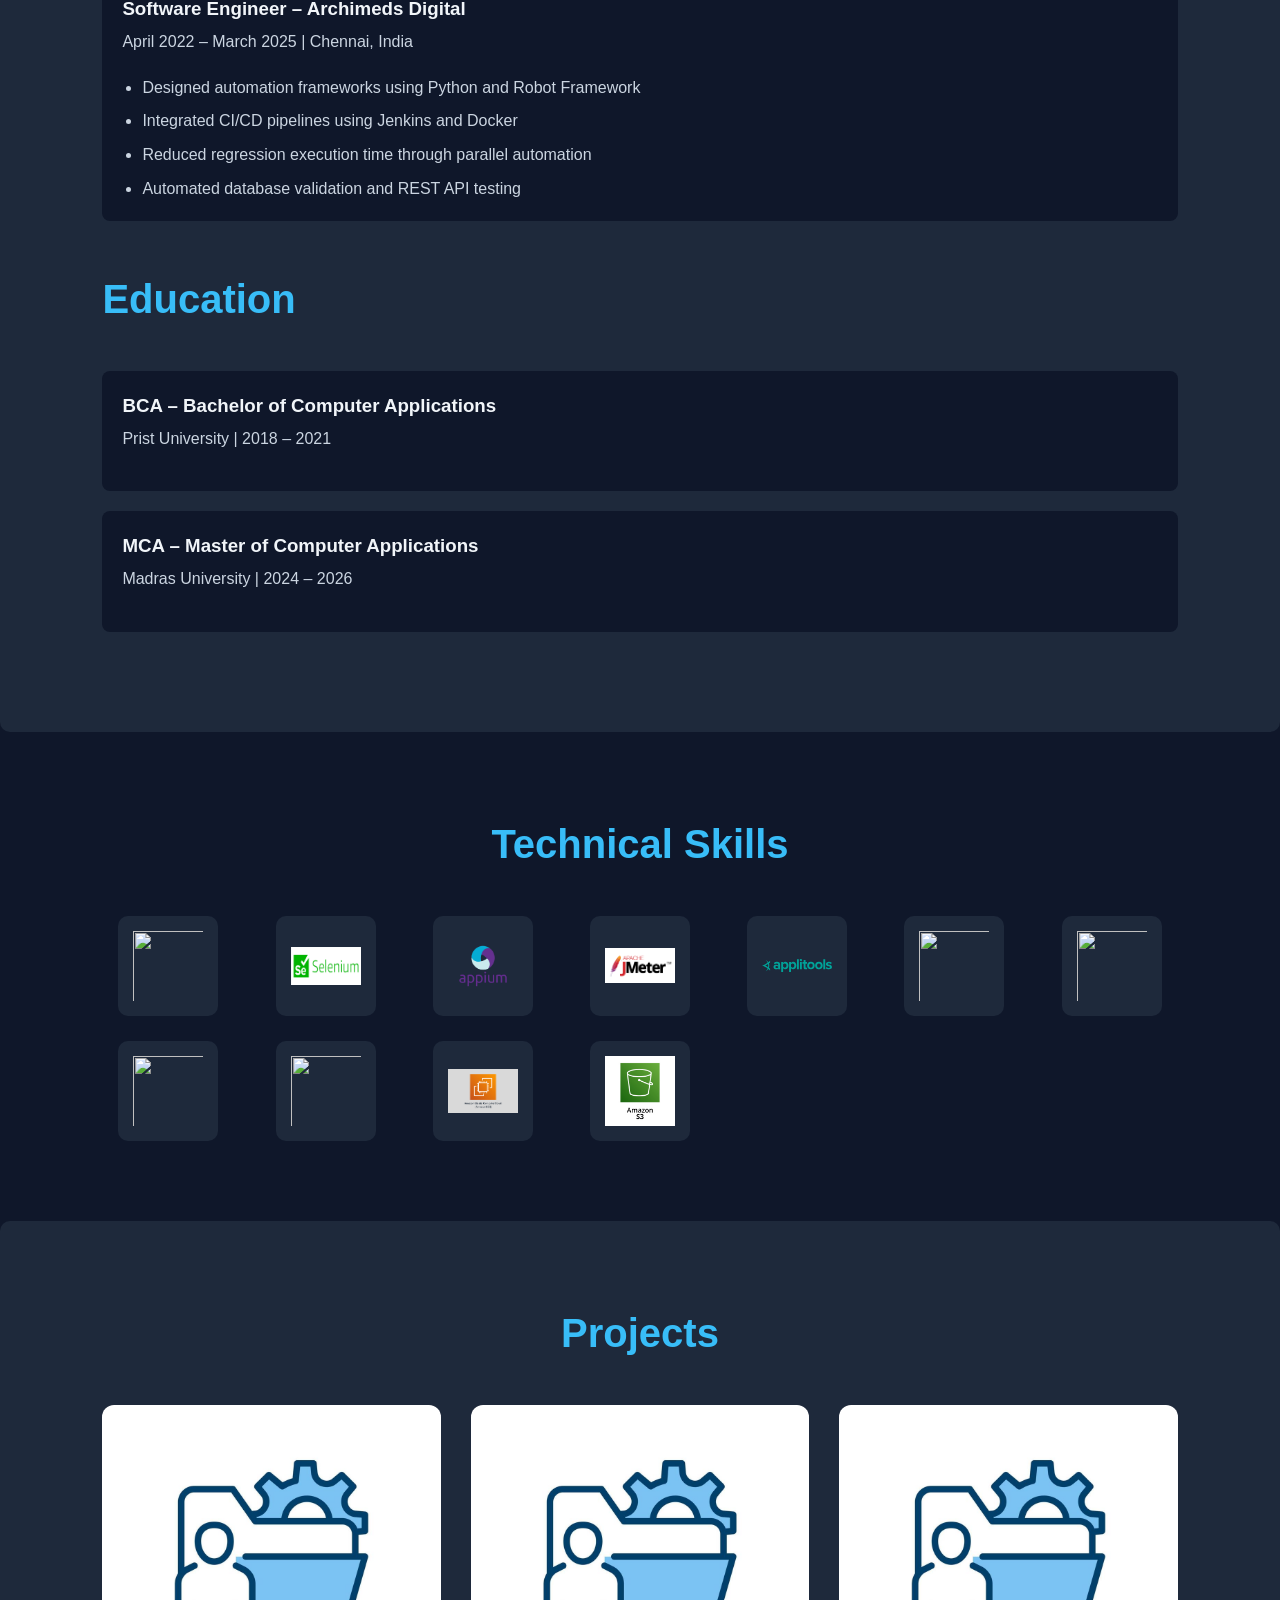
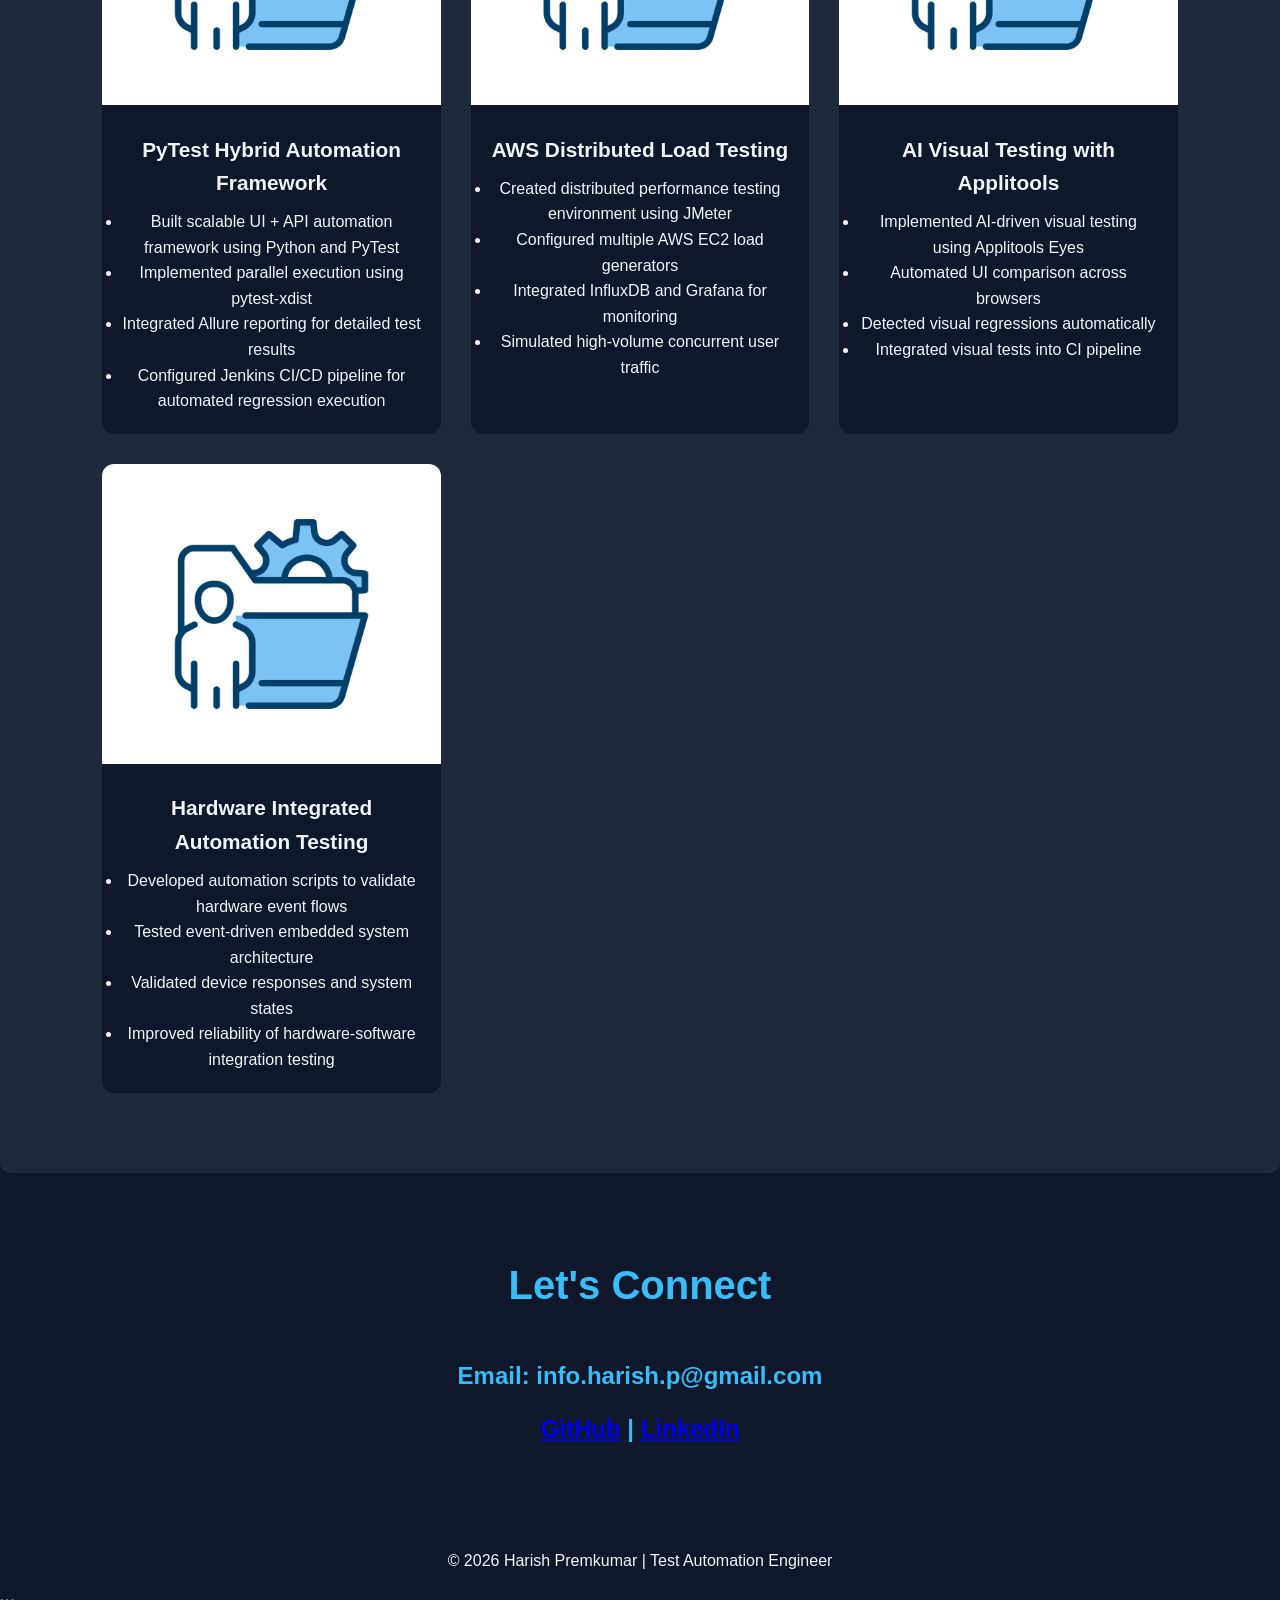
==== commit e5f2c369: "changes" ====
--- a/index.html
+++ b/index.html
@@ -1,4 +1,3 @@
-```html
 <!DOCTYPE html>
 <html lang="en">
 
